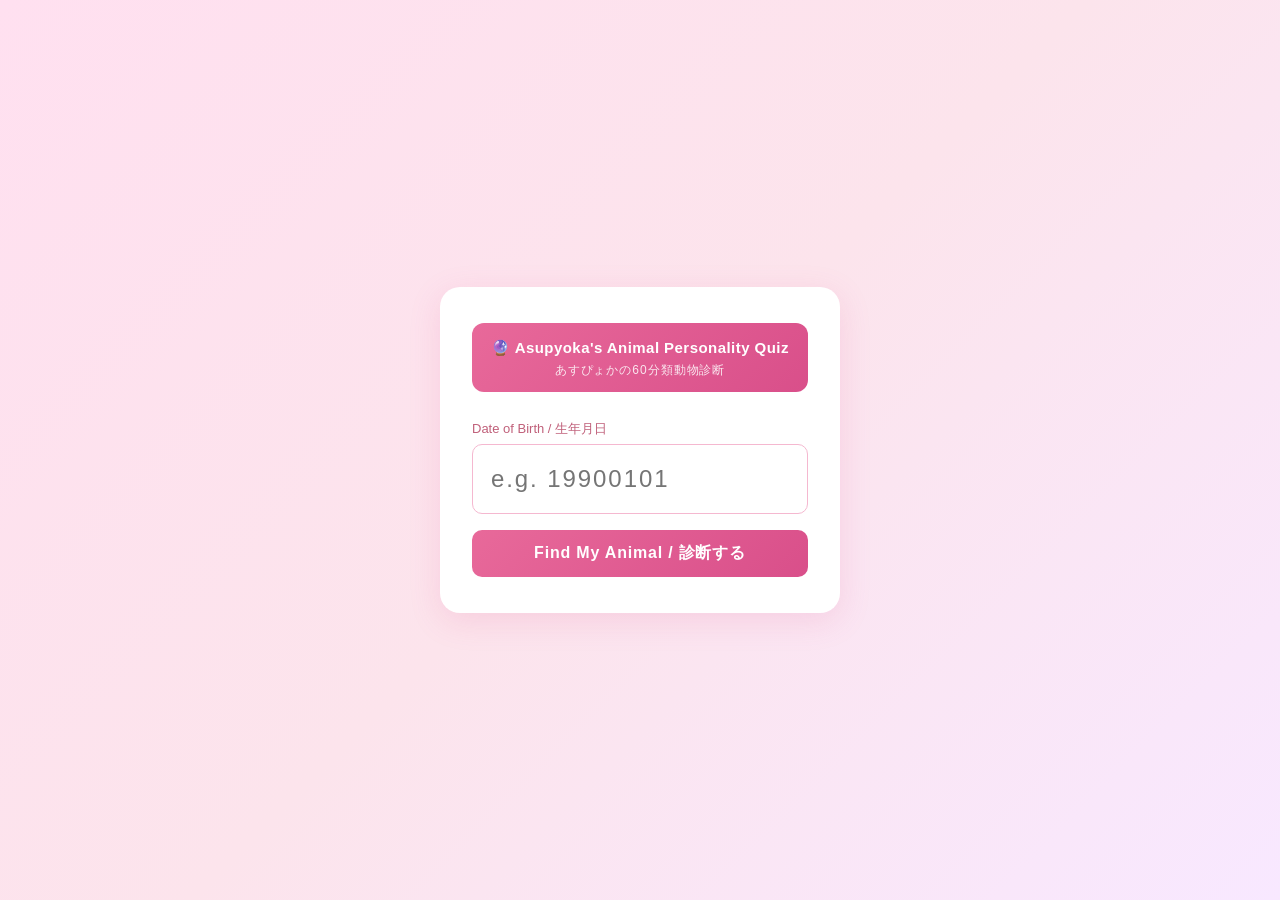
==== ai-animalshindan-English/index.html @ 613d7733 "Add ai-animalshindan and ai-animalshindan-English - ai-animalshindan: 60分類動物診断（日本語版） - ai-animalshin" ====
<!DOCTYPE html>
<html lang="en">
<head>
  <meta charset="UTF-8">
  <meta name="viewport" content="width=device-width, initial-scale=1.0">
  <title>Asupyoka's Animal Personality Quiz</title>
  <link rel="stylesheet" href="style.css">
</head>
<body>
  <div class="card">
    <div class="card-title">🔮 Asupyoka's Animal Personality Quiz<br><span class="card-title-ja">あすぴょかの60分類動物診断</span></div>

    <div class="form-group">
      <label for="date">Date of Birth / 生年月日</label>
      <input type="text" id="date" placeholder="e.g. 19900101" maxlength="8" inputmode="numeric">
    </div>

    <button class="btn" id="btn">Find My Animal / 診断する</button>

    <div id="result"></div>
  </div>

  <script src="animals.js"></script>
  <script src="main.js"></script>
</body>
</html>
---- ai-animalshindan-English/style.css ----
*, *::before, *::after {
  box-sizing: border-box;
  margin: 0;
  padding: 0;
}

body {
  font-family: 'Helvetica Neue', Arial, 'Hiragino Kaku Gothic ProN', 'Hiragino Sans', Meiryo, sans-serif;
  background: linear-gradient(135deg, #ffe0f0 0%, #fce4ec 50%, #f8e8ff 100%);
  min-height: 100vh;
  display: flex;
  align-items: center;
  justify-content: center;
  padding: 24px 16px;
}

.card {
  background: #fff;
  border-radius: 20px;
  box-shadow: 0 8px 32px rgba(220, 80, 140, 0.15);
  padding: 36px 32px;
  width: 100%;
  max-width: 400px;
}

.card-title {
  text-align: center;
  font-size: 15px;
  font-weight: bold;
  color: #fff;
  background: linear-gradient(135deg, #e8699a, #d94f8a);
  border-radius: 12px;
  padding: 14px;
  margin-bottom: 28px;
  letter-spacing: 0.03em;
  line-height: 1.4;
}

.card-title-ja {
  display: block;
  font-size: 12px;
  font-weight: normal;
  opacity: 0.85;
  margin-top: 4px;
  letter-spacing: 0.08em;
}

.form-group {
  margin-bottom: 16px;
}

.form-group label {
  display: block;
  font-size: 13px;
  color: #c0607a;
  margin-bottom: 6px;
  font-weight: 500;
}

.form-group input[type="text"] {
  width: 100%;
  border: 1.5px solid #f5b8d0;
  border-radius: 10px;
  padding: 20px 18px;
  font-size: 24px;
  color: #333;
  outline: none;
  transition: border-color 0.2s;
  letter-spacing: 0.08em;
}

.form-group input[type="text"]:focus {
  border-color: #e8699a;
}

.btn {
  width: 100%;
  background: linear-gradient(135deg, #e8699a, #d94f8a);
  color: #fff;
  border: none;
  border-radius: 10px;
  padding: 13px;
  font-size: 16px;
  font-weight: bold;
  cursor: pointer;
  transition: opacity 0.2s, transform 0.1s;
  letter-spacing: 0.05em;
}

.btn:hover {
  opacity: 0.88;
}

.btn:active {
  transform: scale(0.98);
}

/* 結果エリア */
#result {
  display: none;
  margin-top: 24px;
  border: 2px solid #f5a0c0;
  border-radius: 14px;
  padding: 20px 16px;
  text-align: center;
  background: #fff5f9;
  animation: fadeIn 0.4s ease;
}

#result.visible {
  display: block;
}

#result img {
  width: 180px;
  height: 180px;
  object-fit: contain;
  margin-bottom: 8px;
}

.result-no {
  font-size: 12px;
  color: #c0a0b0;
  margin-bottom: 4px;
}

.result-name {
  font-size: 18px;
  font-weight: bold;
  color: #333;
  margin-bottom: 4px;
}

.result-name-ja {
  font-size: 13px;
  color: #b07090;
  margin-bottom: 8px;
}

.result-animal {
  display: inline-block;
  background: linear-gradient(135deg, #e8699a, #d94f8a);
  color: #fff;
  font-size: 12px;
  padding: 3px 14px;
  border-radius: 99px;
  margin-bottom: 12px;
}

/* キーワードバッジ */
.keywords {
  display: flex;
  flex-wrap: wrap;
  justify-content: center;
  gap: 8px;
  margin: 12px 0 16px;
}

.keyword-badge {
  display: inline-flex;
  flex-direction: column;
  align-items: center;
  background: linear-gradient(135deg, #e8699a, #7b3a6a);
  color: #fff;
  font-size: 13px;
  font-weight: bold;
  padding: 5px 14px;
  border-radius: 12px;
  letter-spacing: 0.04em;
  line-height: 1.3;
}

.keyword-ja {
  font-size: 10px;
  font-weight: normal;
  opacity: 0.85;
  letter-spacing: 0.05em;
}

.result-desc {
  font-size: 13px;
  color: #555;
  text-align: left;
  line-height: 1.8;
}

.result-desc-ja {
  margin-top: 10px;
  padding-top: 10px;
  border-top: 1px dashed #f5a0c0;
  color: #888;
}

@keyframes fadeIn {
  from { opacity: 0; transform: translateY(8px); }
  to   { opacity: 1; transform: translateY(0); }
}
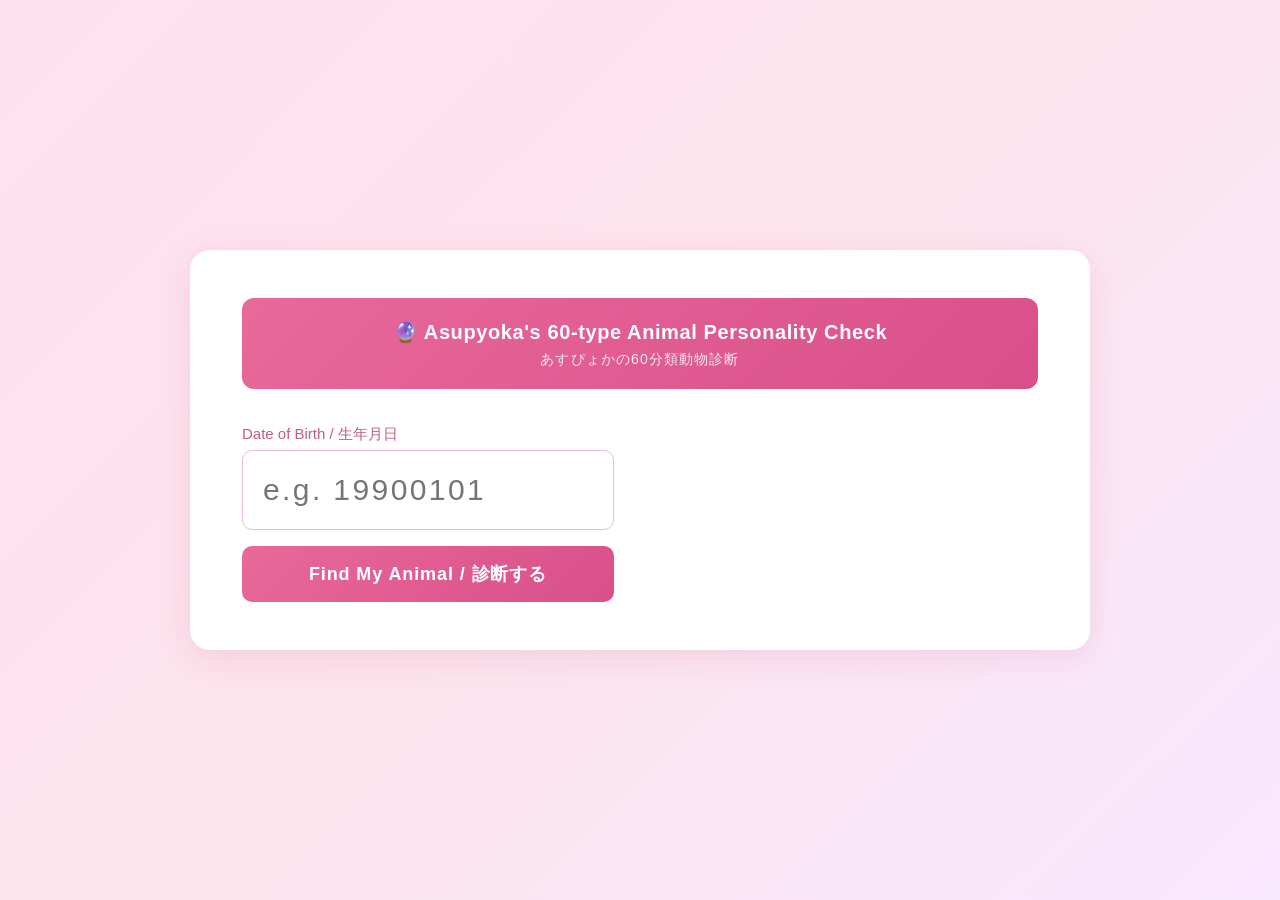
==== commit e4425163: "Add English version with responsive design and images Co-Authored-By: Claude Sonnet 4.6 <noreply@ant" ====
--- a/ai-animalshindan-English/index.html
+++ b/ai-animalshindan-English/index.html
@@ -3,12 +3,12 @@
 <head>
   <meta charset="UTF-8">
   <meta name="viewport" content="width=device-width, initial-scale=1.0">
-  <title>Asupyoka's Animal Personality Quiz</title>
+  <title>Asupyoka's 60-type Animal Personality Check</title>
   <link rel="stylesheet" href="style.css">
 </head>
 <body>
   <div class="card">
-    <div class="card-title">🔮 Asupyoka's Animal Personality Quiz<br><span class="card-title-ja">あすぴょかの60分類動物診断</span></div>
+    <div class="card-title">🔮 Asupyoka's 60-type Animal Personality Check<br><span class="card-title-ja">あすぴょかの60分類動物診断</span></div>
 
     <div class="form-group">
       <label for="date">Date of Birth / 生年月日</label>
--- a/ai-animalshindan-English/style.css
+++ b/ai-animalshindan-English/style.css
@@ -195,3 +195,121 @@
   from { opacity: 0; transform: translateY(8px); }
   to   { opacity: 1; transform: translateY(0); }
 }
+
+/* iPad (481px - 1024px) */
+@media (min-width: 481px) and (max-width: 1024px) {
+  .card {
+    max-width: 600px;
+    padding: 44px 40px;
+  }
+
+  .card-title {
+    font-size: 18px;
+    padding: 18px;
+    margin-bottom: 32px;
+  }
+
+  .card-title-ja {
+    font-size: 14px;
+  }
+
+  .form-group label {
+    font-size: 15px;
+  }
+
+  .form-group input[type="text"] {
+    font-size: 30px;
+    padding: 22px 20px;
+  }
+
+  .btn {
+    font-size: 18px;
+    padding: 16px;
+  }
+
+  #result img {
+    width: 220px;
+    height: 220px;
+  }
+
+  .result-name {
+    font-size: 22px;
+  }
+
+  .result-desc {
+    font-size: 15px;
+    line-height: 1.9;
+  }
+}
+
+/* PC (1025px+) */
+@media (min-width: 1025px) {
+  body {
+    align-items: center;
+    padding: 48px 24px;
+  }
+
+  .card {
+    max-width: 900px;
+    padding: 48px 52px;
+    display: grid;
+    grid-template-columns: 1fr 1fr;
+    grid-template-rows: auto auto 1fr;
+    column-gap: 52px;
+  }
+
+  .card-title {
+    grid-column: 1 / -1;
+    font-size: 20px;
+    padding: 20px;
+    margin-bottom: 36px;
+  }
+
+  .card-title-ja {
+    font-size: 14px;
+  }
+
+  .form-group {
+    grid-column: 1;
+    grid-row: 2;
+    align-self: start;
+  }
+
+  .form-group label {
+    font-size: 15px;
+  }
+
+  .form-group input[type="text"] {
+    font-size: 30px;
+    padding: 22px 20px;
+  }
+
+  .btn {
+    grid-column: 1;
+    grid-row: 3;
+    align-self: start;
+    font-size: 18px;
+    padding: 16px;
+  }
+
+  #result {
+    grid-column: 2;
+    grid-row: 2 / 4;
+    margin-top: 0;
+    align-self: start;
+  }
+
+  #result img {
+    width: 260px;
+    height: 260px;
+  }
+
+  .result-name {
+    font-size: 22px;
+  }
+
+  .result-desc {
+    font-size: 15px;
+    line-height: 1.9;
+  }
+}
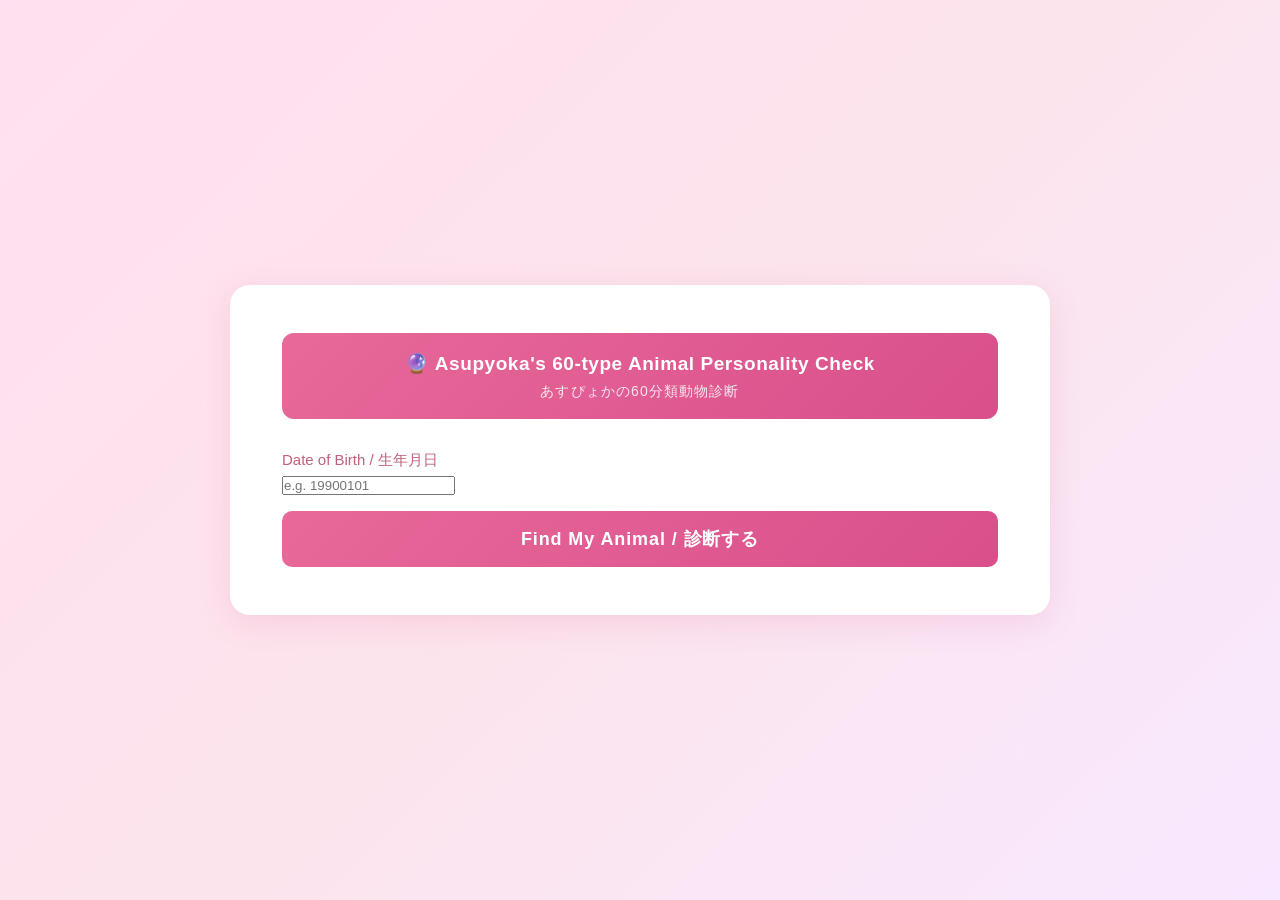
==== commit 0814c645: "Fix input: use type=tel to prevent kana input on mobile Co-Authored-By: Claude Sonnet 4.6 <noreply@a" ====
--- a/ai-animalshindan-English/index.html
+++ b/ai-animalshindan-English/index.html
@@ -12,7 +12,7 @@
 
     <div class="form-group">
       <label for="date">Date of Birth / 生年月日</label>
-      <input type="text" id="date" placeholder="e.g. 19900101" maxlength="8" inputmode="numeric">
+      <input type="tel" id="date" placeholder="e.g. 19900101" maxlength="8">
     </div>
 
     <button class="btn" id="btn">Find My Animal / 診断する</button>
--- a/ai-animalshindan-English/style.css
+++ b/ai-animalshindan-English/style.css
@@ -111,11 +111,61 @@
   display: block;
 }
 
-#result img {
-  width: 180px;
-  height: 180px;
+/* モバイル: 画像→名前→キーワード→説明の縦並び */
+.result-img {
+  display: block;
+  width: 160px;
+  height: 160px;
   object-fit: contain;
-  margin-bottom: 8px;
+  margin: 0 auto 8px;
+}
+
+.result-meta {
+  text-align: center;
+  margin-bottom: 12px;
+}
+
+.result-desc-wrap {
+  text-align: left;
+}
+
+/* タブレット/PC: グリッドで画像+KW左・名前+説明右 */
+@media (min-width: 481px) {
+  #result.visible {
+    display: grid;
+    grid-template-columns: 160px 1fr;
+    grid-template-rows: auto 1fr;
+    gap: 8px 24px;
+    text-align: left;
+  }
+
+  .result-img {
+    grid-column: 1;
+    grid-row: 1;
+    width: 160px;
+    height: 160px;
+    margin: 0 auto 8px;
+  }
+
+  .result-meta {
+    grid-column: 2;
+    grid-row: 1;
+    text-align: left;
+    margin-bottom: 0;
+  }
+
+  .keywords {
+    grid-column: 1;
+    grid-row: 2;
+    align-self: start;
+    justify-content: center;
+  }
+
+  .result-desc-wrap {
+    grid-column: 2;
+    grid-row: 2;
+    align-self: start;
+  }
 }
 
 .result-no {
@@ -199,12 +249,53 @@
 /* iPad (481px - 1024px) */
 @media (min-width: 481px) and (max-width: 1024px) {
   .card {
-    max-width: 600px;
-    padding: 44px 40px;
+    max-width: 660px;
+    padding: 40px 36px;
   }
 
   .card-title {
-    font-size: 18px;
+    font-size: 17px;
+    padding: 16px;
+    margin-bottom: 28px;
+  }
+
+  .card-title-ja {
+    font-size: 13px;
+  }
+
+  .form-group label {
+    font-size: 14px;
+  }
+
+  .form-group input[type="text"] {
+    font-size: 26px;
+    padding: 20px 18px;
+  }
+
+  .btn {
+    font-size: 17px;
+    padding: 15px;
+  }
+
+  .result-name {
+    font-size: 20px;
+  }
+
+  .result-desc {
+    font-size: 14px;
+    line-height: 1.9;
+  }
+}
+
+/* PC (1025px+) */
+@media (min-width: 1025px) {
+  .card {
+    max-width: 820px;
+    padding: 48px 52px;
+  }
+
+  .card-title {
+    font-size: 19px;
     padding: 18px;
     margin-bottom: 32px;
   }
@@ -218,7 +309,7 @@
   }
 
   .form-group input[type="text"] {
-    font-size: 30px;
+    font-size: 28px;
     padding: 22px 20px;
   }
 
@@ -227,9 +318,15 @@
     padding: 16px;
   }
 
-  #result img {
-    width: 220px;
-    height: 220px;
+  #result.visible {
+    grid-template-columns: 200px 1fr;
+    gap: 12px 32px;
+    padding: 24px;
+  }
+
+  .result-img {
+    width: 190px;
+    height: 190px;
   }
 
   .result-name {
@@ -241,75 +338,3 @@
     line-height: 1.9;
   }
 }
-
-/* PC (1025px+) */
-@media (min-width: 1025px) {
-  body {
-    align-items: center;
-    padding: 48px 24px;
-  }
-
-  .card {
-    max-width: 900px;
-    padding: 48px 52px;
-    display: grid;
-    grid-template-columns: 1fr 1fr;
-    grid-template-rows: auto auto 1fr;
-    column-gap: 52px;
-  }
-
-  .card-title {
-    grid-column: 1 / -1;
-    font-size: 20px;
-    padding: 20px;
-    margin-bottom: 36px;
-  }
-
-  .card-title-ja {
-    font-size: 14px;
-  }
-
-  .form-group {
-    grid-column: 1;
-    grid-row: 2;
-    align-self: start;
-  }
-
-  .form-group label {
-    font-size: 15px;
-  }
-
-  .form-group input[type="text"] {
-    font-size: 30px;
-    padding: 22px 20px;
-  }
-
-  .btn {
-    grid-column: 1;
-    grid-row: 3;
-    align-self: start;
-    font-size: 18px;
-    padding: 16px;
-  }
-
-  #result {
-    grid-column: 2;
-    grid-row: 2 / 4;
-    margin-top: 0;
-    align-self: start;
-  }
-
-  #result img {
-    width: 260px;
-    height: 260px;
-  }
-
-  .result-name {
-    font-size: 22px;
-  }
-
-  .result-desc {
-    font-size: 15px;
-    line-height: 1.9;
-  }
-}
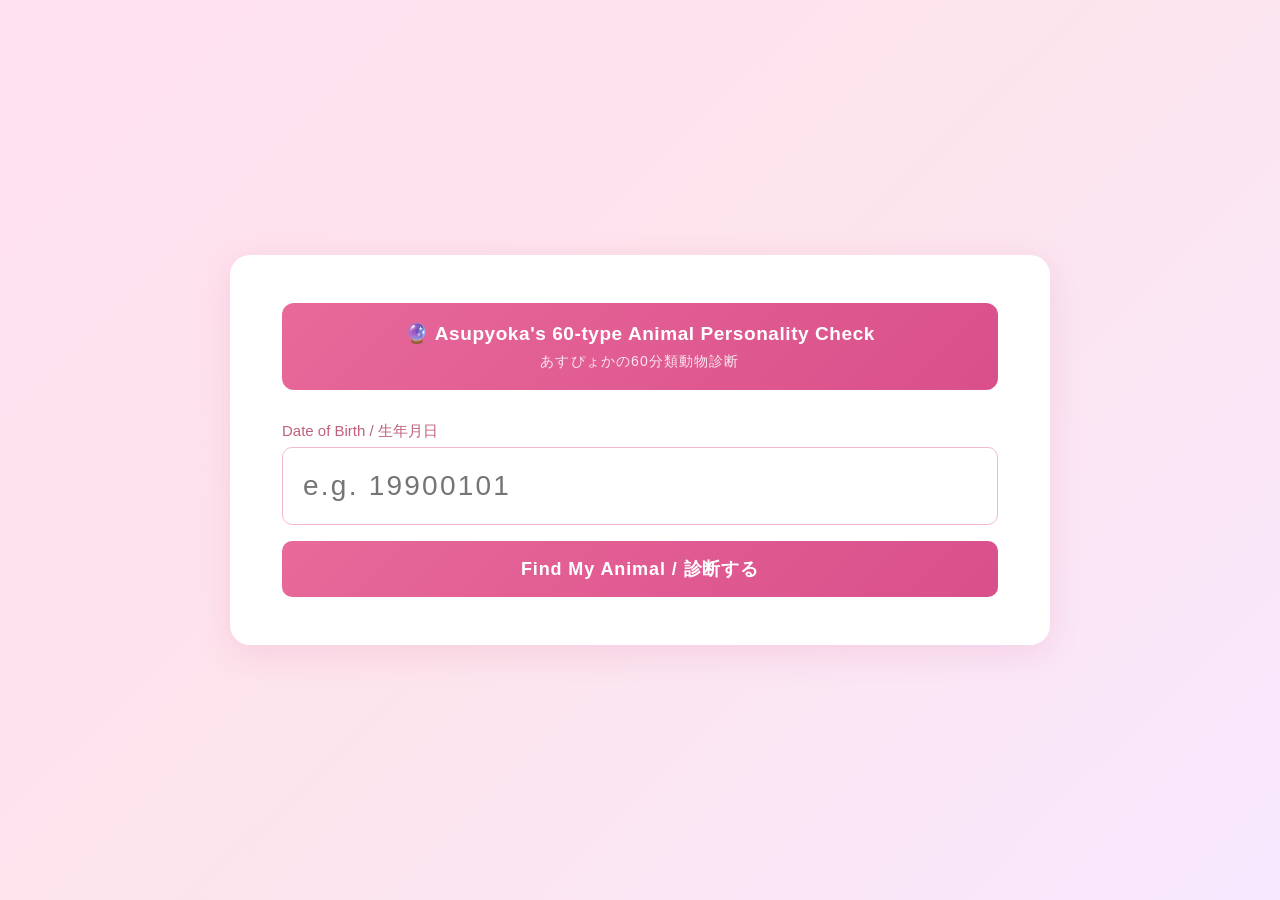
==== commit 52d3cd0b: "Fix input style: use #date selector; bust CSS cache with v=2 Co-Authored-By: Claude Sonnet 4.6 <nore" ====
--- a/ai-animalshindan-English/index.html
+++ b/ai-animalshindan-English/index.html
@@ -4,7 +4,7 @@
   <meta charset="UTF-8">
   <meta name="viewport" content="width=device-width, initial-scale=1.0">
   <title>Asupyoka's 60-type Animal Personality Check</title>
-  <link rel="stylesheet" href="style.css">
+  <link rel="stylesheet" href="style.css?v=2">
 </head>
 <body>
   <div class="card">
--- a/ai-animalshindan-English/style.css
+++ b/ai-animalshindan-English/style.css
@@ -57,7 +57,7 @@
   font-weight: 500;
 }
 
-.form-group input[type="text"] {
+#date {
   width: 100%;
   border: 1.5px solid #f5b8d0;
   border-radius: 10px;
@@ -69,7 +69,7 @@
   letter-spacing: 0.08em;
 }
 
-.form-group input[type="text"]:focus {
+#date:focus {
   border-color: #e8699a;
 }
 
@@ -267,7 +267,7 @@
     font-size: 14px;
   }
 
-  .form-group input[type="text"] {
+  #date {
     font-size: 26px;
     padding: 20px 18px;
   }
@@ -308,7 +308,7 @@
     font-size: 15px;
   }
 
-  .form-group input[type="text"] {
+  #date {
     font-size: 28px;
     padding: 22px 20px;
   }
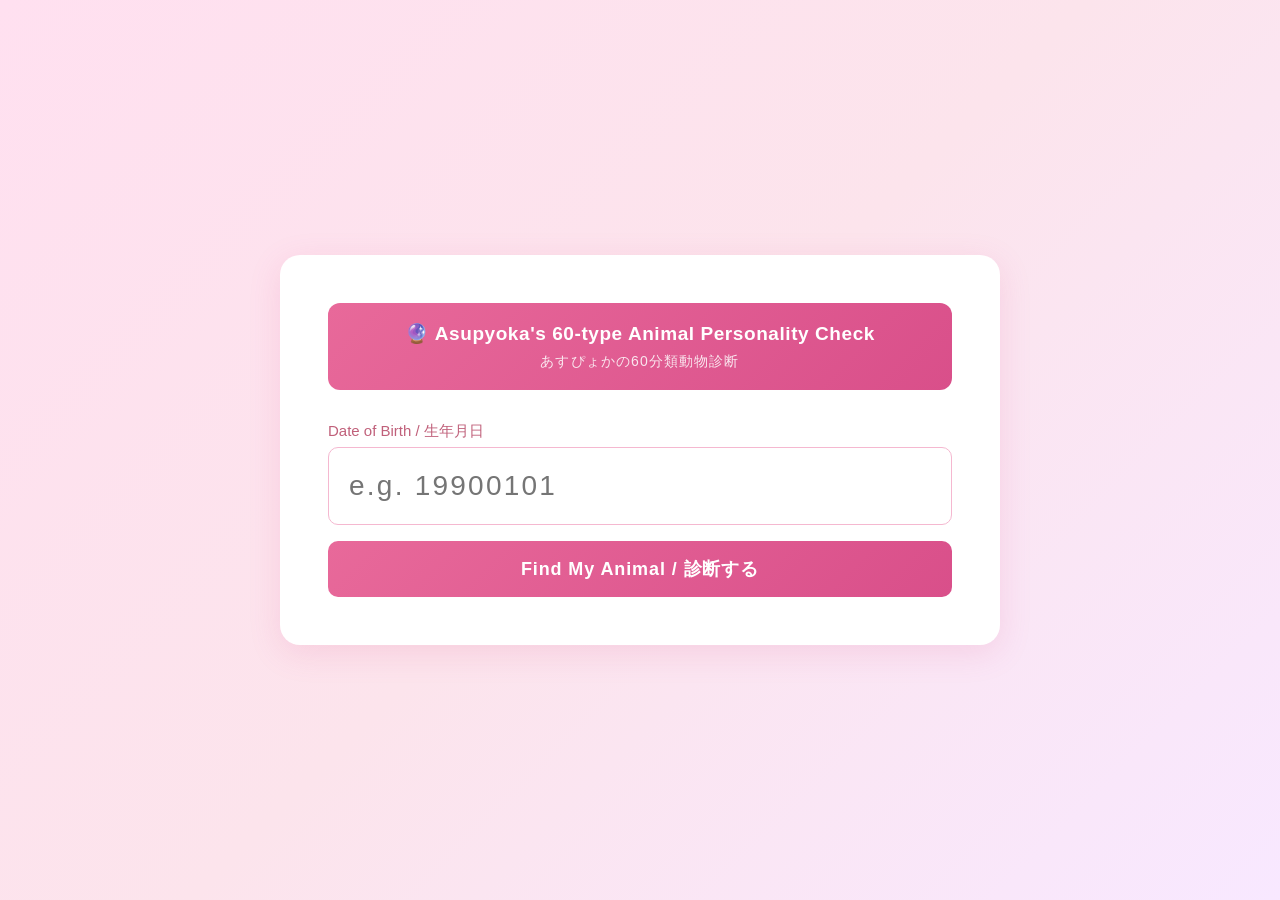
==== commit a3e21665: "Center animal name vertically next to image; bust cache v3 Co-Authored-By: Claude Sonnet 4.6 <norepl" ====
--- a/ai-animalshindan-English/index.html
+++ b/ai-animalshindan-English/index.html
@@ -4,7 +4,7 @@
   <meta charset="UTF-8">
   <meta name="viewport" content="width=device-width, initial-scale=1.0">
   <title>Asupyoka's 60-type Animal Personality Check</title>
-  <link rel="stylesheet" href="style.css?v=2">
+  <link rel="stylesheet" href="style.css?v=3">
 </head>
 <body>
   <div class="card">
--- a/ai-animalshindan-English/style.css
+++ b/ai-animalshindan-English/style.css
@@ -152,6 +152,7 @@
     grid-row: 1;
     text-align: left;
     margin-bottom: 0;
+    align-self: center;
   }
 
   .keywords {
@@ -290,8 +291,8 @@
 /* PC (1025px+) */
 @media (min-width: 1025px) {
   .card {
-    max-width: 820px;
-    padding: 48px 52px;
+    max-width: 720px;
+    padding: 48px 48px;
   }
 
   .card-title {
@@ -335,6 +336,6 @@
 
   .result-desc {
     font-size: 15px;
-    line-height: 1.9;
-  }
-}
+    line-height: 1.7;
+  }
+}
